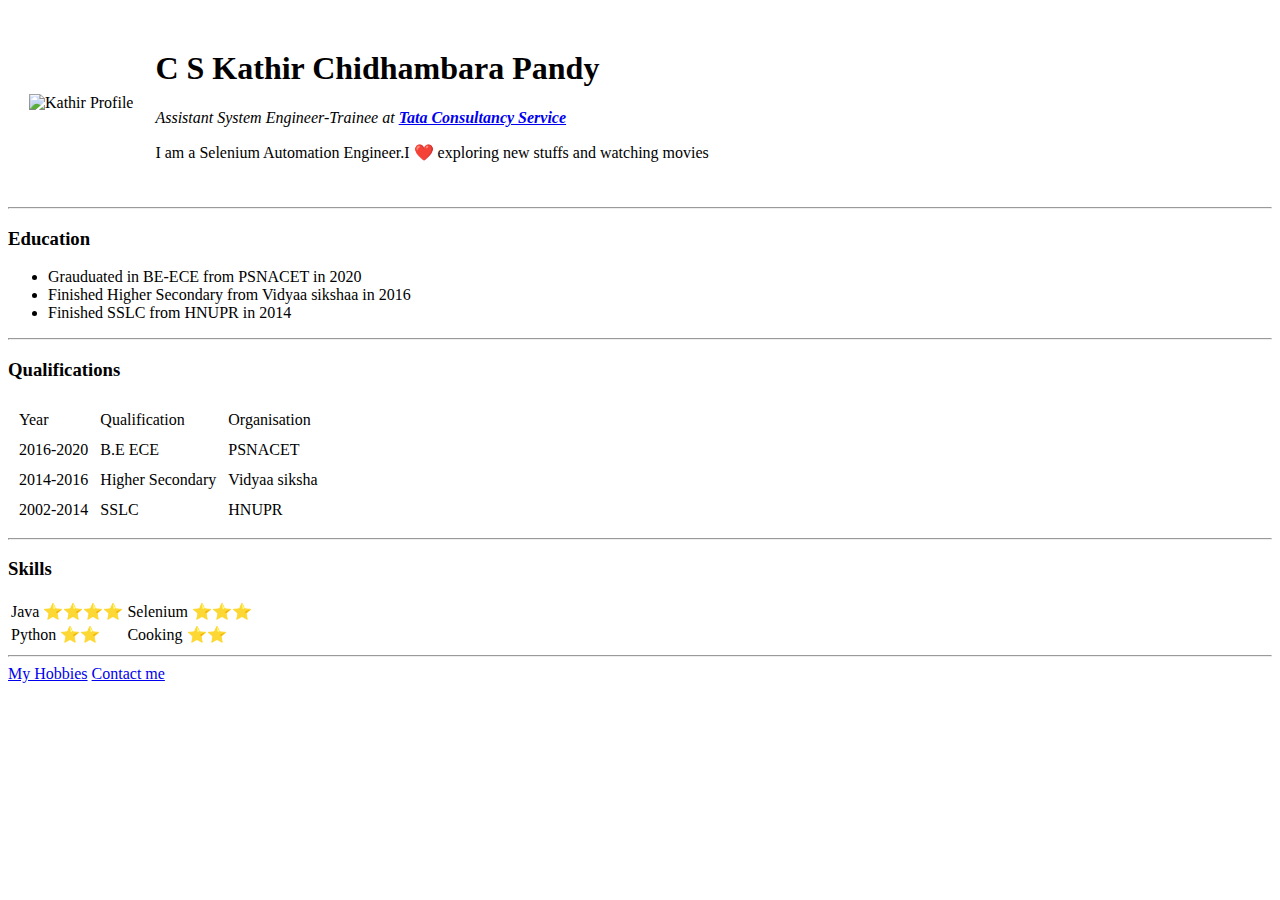
==== index.html @ 960a8301 "Add files via upload" ====
<!DOCTYPE html>
<html lang="en" dir="ltr">

<head>
  <meta charset="utf-8">
  <title>Kathir's Personal Site</title>
</head>

<body>
  <table cellspacing="20">
    <tr>
      <td><img src="C:\Users\91915\OneDrive\Desktop\Front end  tutorials\Web Development\html-Personal website\images\Kathir.png" alt="Kathir Profile" width="200" height="200"></td>
      <td>
        <h1>C S Kathir Chidhambara Pandy</h1>
        <p><em>Assistant System Engineer-Trainee at <strong><a href="https://www.tcs.com/" target="_blank">Tata Consultancy Service</a></strong></em></p>
       <p>I am a Selenium Automation Engineer.I ❤️ exploring new stuffs and watching movies</p>
      </td>
    </tr>
  </table>


  <hr>
  <h3>Education</h3>
  <ul>
    <li>Grauduated in BE-ECE from PSNACET in 2020</li>
    <li>Finished Higher Secondary from Vidyaa sikshaa in 2016</li>
    <li>Finished SSLC from HNUPR in 2014</li>
  </ul>
<hr>
<h3>Qualifications</h3>
  <table cellspacing="10">

    <thead>
      <tr>
        <td>Year</td>
        <td>Qualification</td>
        <td>Organisation</td>
      </tr>
    </thead>


    <tbody>
      <tr>
        <td>2016-2020</td>
        <td>B.E ECE</td>
        <td>PSNACET</td>
      </tr>

      <tr>
        <td>2014-2016</td>
        <td>Higher Secondary</td>
        <td>Vidyaa siksha</td>
      </tr>

      <td>2002-2014</td>
      <td>SSLC</td>
      <td>HNUPR</td>

    </tbody>
  </table>
  <hr>
<h3>Skills</h3>
<table>
  <tr>
    <td>Java ⭐⭐⭐⭐</td>
    <td>Selenium ⭐⭐⭐</td>
  </tr>
  <tr>
      <td>Python ⭐⭐</td>
      <td>Cooking ⭐⭐</td>
    </tr>

</table>
  <hr>
  <a href="hobbies.html">My Hobbies</a>
  <a href="Contact.html">Contact me</a>
</body>

</html>
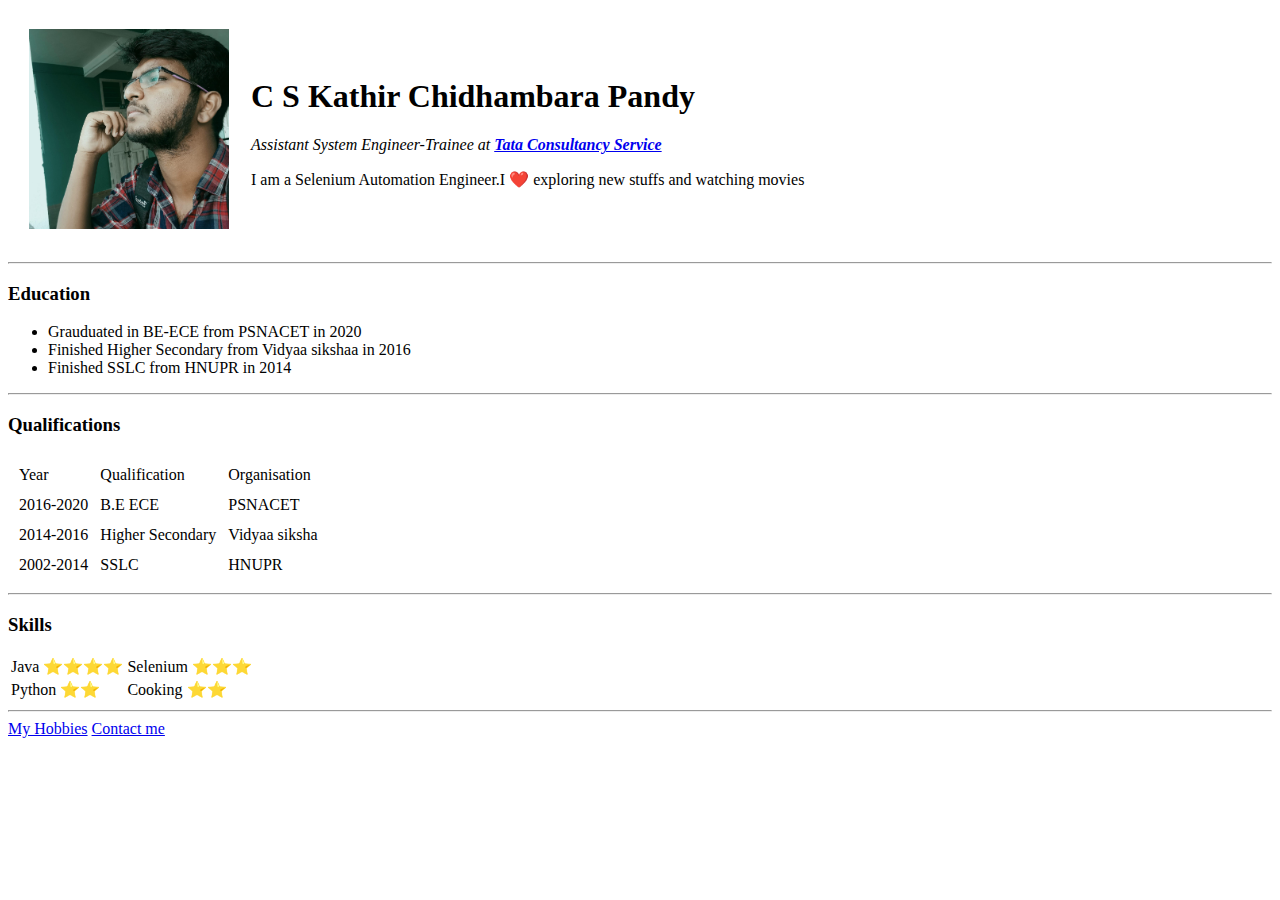
==== commit f1b11fae: "Update index.html" ====
--- a/index.html
+++ b/index.html
@@ -9,7 +9,7 @@
 <body>
   <table cellspacing="20">
     <tr>
-      <td><img src="C:\Users\91915\OneDrive\Desktop\Front end  tutorials\Web Development\html-Personal website\images\Kathir.png" alt="Kathir Profile" width="200" height="200"></td>
+      <td><img src="Kathir.png" alt="Kathir Profile" width="200" height="200"></td>
       <td>
         <h1>C S Kathir Chidhambara Pandy</h1>
         <p><em>Assistant System Engineer-Trainee at <strong><a href="https://www.tcs.com/" target="_blank">Tata Consultancy Service</a></strong></em></p>
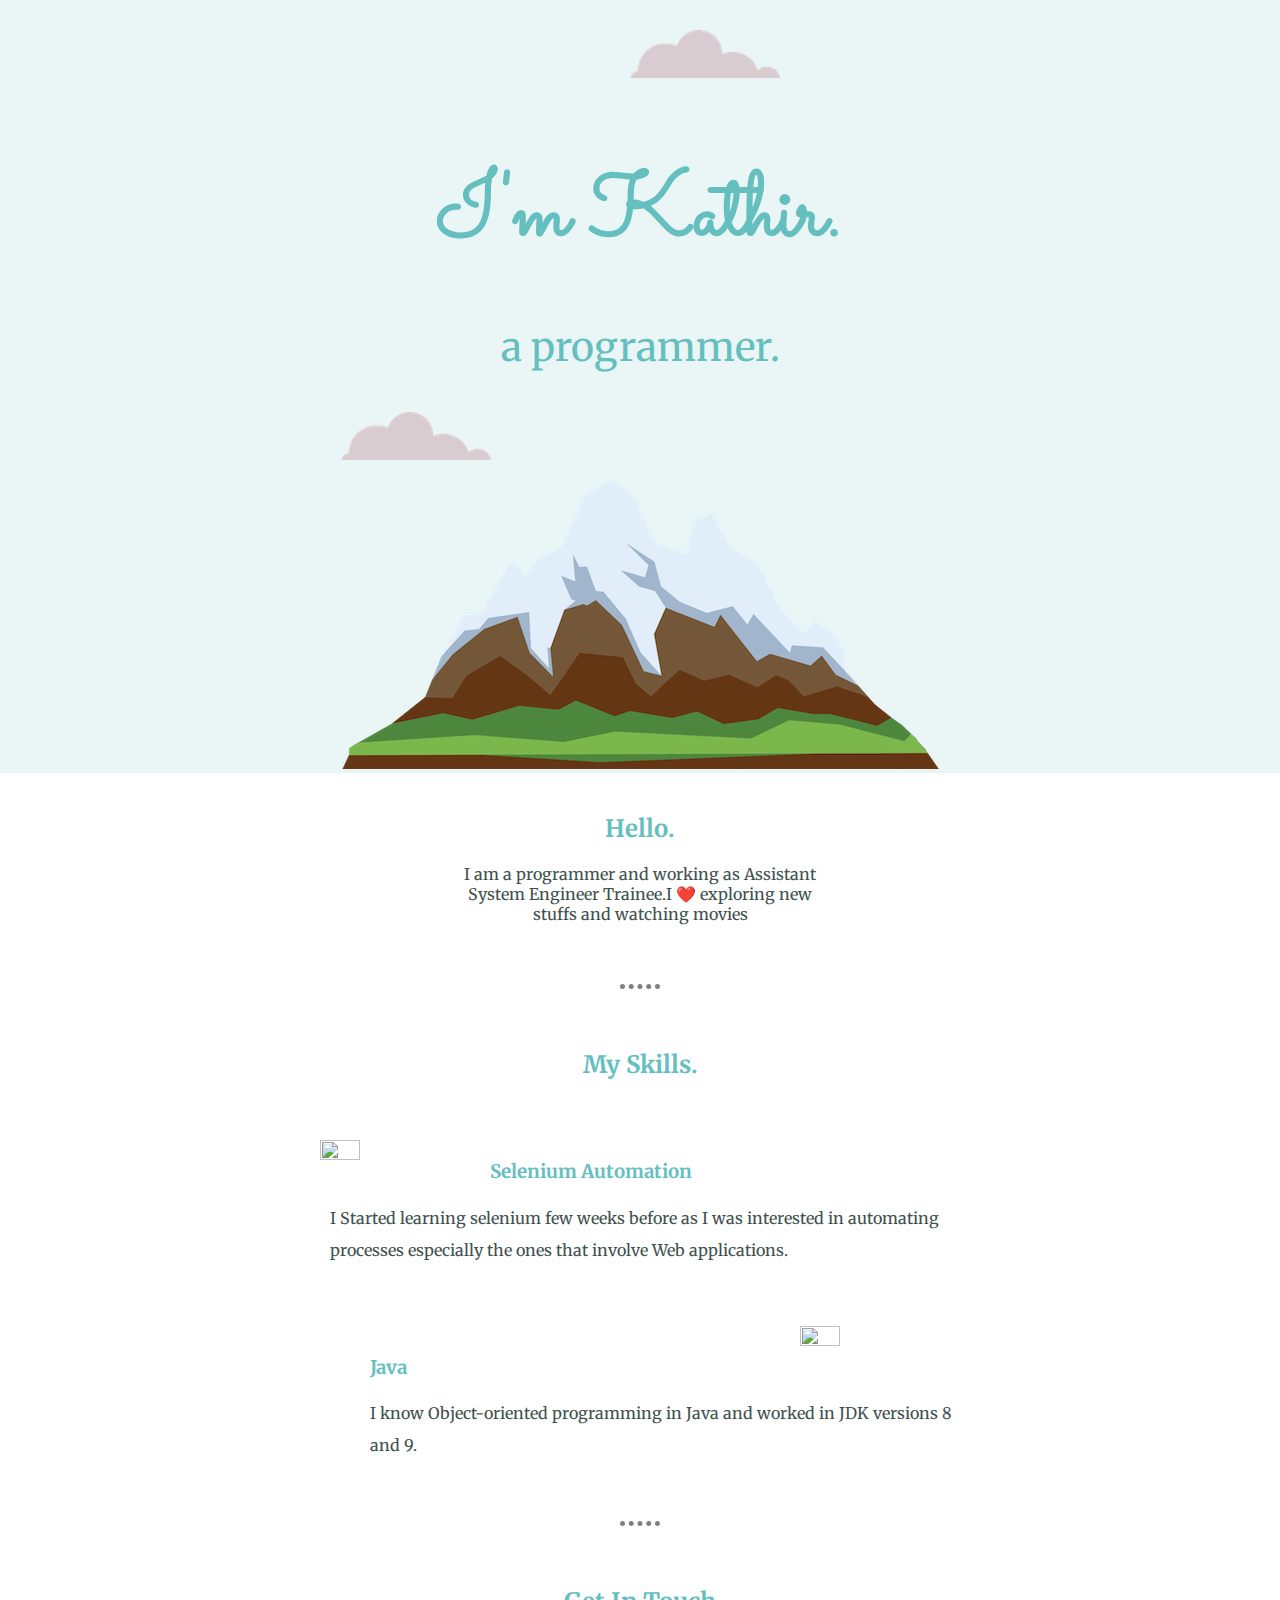
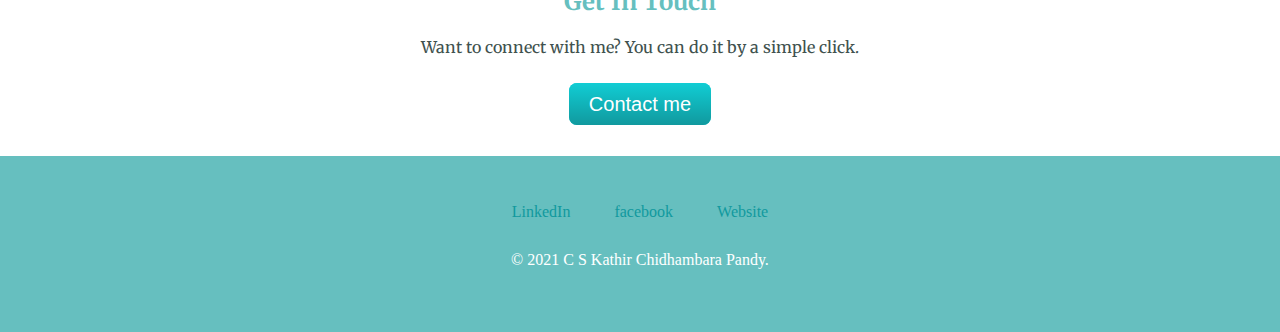
==== commit 6e814e21: "Add files via upload" ====
--- a/index.html
+++ b/index.html
@@ -1,79 +1,68 @@
 <!DOCTYPE html>
-<html lang="en" dir="ltr">
+<html lang="" dir="ltr">
 
 <head>
   <meta charset="utf-8">
-  <title>Kathir's Personal Site</title>
+  <link rel="shortcut icon" href="fav1.ico">
+  <title>Kathir's Personal site</title>
+  <link rel="stylesheet" href="stylesheet.css">
+
+  <link rel="preconnect" href="https://fonts.gstatic.com">
+  <link
+    href="https://fonts.googleapis.com/css2?family=Merriweather:ital,wght@0,300;0,400;0,700;0,900;1,300;1,400;1,700;1,900&family=Montserrat:ital,wght@0,100;0,200;0,300;0,400;0,500;0,600;0,700;0,800;0,900;1,100;1,200;1,300;1,400;1,500;1,600;1,700;1,800;1,900&family=Sacramento&display=swap"
+    rel="stylesheet">
 </head>
 
 <body>
-  <table cellspacing="20">
-    <tr>
-      <td><img src="Kathir.png" alt="Kathir Profile" width="200" height="200"></td>
-      <td>
-        <h1>C S Kathir Chidhambara Pandy</h1>
-        <p><em>Assistant System Engineer-Trainee at <strong><a href="https://www.tcs.com/" target="_blank">Tata Consultancy Service</a></strong></em></p>
-       <p>I am a Selenium Automation Engineer.I ❤️ exploring new stuffs and watching movies</p>
-      </td>
-    </tr>
-  </table>
+
+  <div class="topcontainer">
+    <img class="top-cloud" src="cloud.png" alt="cloud">
+    <h1 class="heading1">I'm Kathir.</h1>
 
 
-  <hr>
-  <h3>Education</h3>
-  <ul>
-    <li>Grauduated in BE-ECE from PSNACET in 2020</li>
-    <li>Finished Higher Secondary from Vidyaa sikshaa in 2016</li>
-    <li>Finished SSLC from HNUPR in 2014</li>
-  </ul>
-<hr>
-<h3>Qualifications</h3>
-  <table cellspacing="10">
+    <p class="pro">a programmer.</p>
+    <img class="bottom-cloud" src="cloud.png" alt="cloud">
+    <img class="mountain" src="mountain.png" alt="mountain">
+</div>
+    <div class="middle-container">
+      <div class="profile">
+        <img class="profileimg" src="https://www.flaticon.com/premium-icon/icons/svg/3006/3006876.svg" alt="">
+        <h2>Hello.</h2>
+        <p class="intro">I am a programmer and working as Assistant System Engineer Trainee.I ❤️ exploring new stuffs and watching movies</p>
+      </div>
+      <hr>
+      <div class="skills">
 
-    <thead>
-      <tr>
-        <td>Year</td>
-        <td>Qualification</td>
-        <td>Organisation</td>
-      </tr>
-    </thead>
+        <h2 id="myskills">My Skills.</h2>
+        <div class="skill-row">
+          <img id="seleniumimg" src="https://www.flaticon.com/svg/vstatic/svg/2103/2103800.svg?token=exp=1614919923~hmac=bbcf28803839cb7d1eea5b2886adfa83" alt="" >
+          <h3 class="seleniumskillrowhead">Selenium Automation</h3>
+          <p id="skillrowpara1" class="skillrowpara">I Started learning selenium few weeks before as I was interested in automating processes especially the ones that involve Web applications.</p>
+        </div>
+
+        <div class="skill-row">
+          <img id="javaimg" src="https://media.giphy.com/media/M9kgjEsLG6LMbYC9dl/giphy.gif" alt="">
+          <h3 class="javaskillrowhead">Java</h3>
+        <p id="skillrowpara2" class="skillrowpara">I know Object-oriented programming in Java and worked in JDK versions 8 and 9.</p>
+        </div>
+      </div>
+      <hr>
+      <div class="contact-me">
+        <h2>Get In Touch</h2>
+        <p>Want to connect with me? You can do it by a simple click.</p>
+        <a href="mailto:cskathir99@gmail.com" class="btn">Contact me</a>
+      </div>
+    </div>
+    <div class="bottom-container">
+
+      <a class="footer-link" href="https://www.linkedin.com/in/kathir-chidhambara-pandy-a9086319b?trk=public_profile_browsemap_profile-result-card_result-card_full-click&originalSubdomain=in">LinkedIn</a>
+      <a class="footer-link" href="https://www.facebook.com/kathir.csk.5">facebook</a>
+      <a class="footer-link" href="https://www.appbrewery.co/">Website</a>
+      <p style="color:white">© 2021 C S Kathir Chidhambara Pandy.</p>
+    </div>
 
 
-    <tbody>
-      <tr>
-        <td>2016-2020</td>
-        <td>B.E ECE</td>
-        <td>PSNACET</td>
-      </tr>
 
-      <tr>
-        <td>2014-2016</td>
-        <td>Higher Secondary</td>
-        <td>Vidyaa siksha</td>
-      </tr>
-
-      <td>2002-2014</td>
-      <td>SSLC</td>
-      <td>HNUPR</td>
-
-    </tbody>
-  </table>
-  <hr>
-<h3>Skills</h3>
-<table>
-  <tr>
-    <td>Java ⭐⭐⭐⭐</td>
-    <td>Selenium ⭐⭐⭐</td>
-  </tr>
-  <tr>
-      <td>Python ⭐⭐</td>
-      <td>Cooking ⭐⭐</td>
-    </tr>
-
-</table>
-  <hr>
-  <a href="hobbies.html">My Hobbies</a>
-  <a href="Contact.html">Contact me</a>
 </body>
 
 </html>
--- a/stylesheet.css
+++ b/stylesheet.css
@@ -0,0 +1,151 @@
+a{
+  text-decoration: none;
+margin: 20px;
+color: #11999E;
+}
+body{
+  margin: 0;
+  text-align: center;
+  color: #40514E;
+
+}
+.btn {
+  background: #11cdd4;
+  background-image: -webkit-linear-gradient(top, #11cdd4, #11999E);
+  background-image: -moz-linear-gradient(top, #11cdd4, #11999E);
+  background-image: -ms-linear-gradient(top, #11cdd4, #11999E);
+  background-image: -o-linear-gradient(top, #11cdd4, #11999E);
+  background-image: linear-gradient(to bottom, #11cdd4, #11999E);
+  -webkit-border-radius: 8;
+  -moz-border-radius: 8;
+  border-radius: 8px;
+  font-family: Arial;
+  color: #ffffff;
+  font-size: 20px;
+  padding: 10px 20px 10px 20px;
+  position: relative;
+top: 20px;
+  text-decoration: none;
+}
+
+.btn:hover {
+  background: #30e3cb;
+  background-image: -webkit-linear-gradient(top, #30e3cb, #2bc4ad);
+  background-image: -moz-linear-gradient(top, #30e3cb, #2bc4ad);
+  background-image: -ms-linear-gradient(top, #30e3cb, #2bc4ad);
+  background-image: -o-linear-gradient(top, #30e3cb, #2bc4ad);
+  background-image: linear-gradient(to bottom, #30e3cb, #2bc4ad);
+  text-decoration: none;
+}
+
+.bottom-cloud{
+  position: absolute;
+}
+.bottom-container{
+  background-color: #66BFBF;
+  padding: 40px;
+  line-height: 2;
+  margin-top: 60px;
+}
+.footer-link:hover{
+  color: red;
+}
+h1{
+    color: #66BFBF;
+}
+h2{
+    color: #66BFBF;
+}
+h3{
+    color: #66BFBF;
+}
+hr{
+  border-style: dotted;
+border-bottom-style: none;
+border-left-style: none;
+border-right-style: none;
+border-width: 5px;
+width: 40px;
+border-color: grey;
+margin:60px auto;
+}
+
+.heading1{
+  margin-top:50px;
+  margin-bottom: 0;
+  font-family: 'Sacramento', cursive;
+  font-size: 5.625rem;
+
+}
+.intro{
+  width: 30%;
+  margin: auto;
+}
+#javaimg{
+  height: 25%;
+  width: 25%;
+  float: right;
+
+}
+.javaskillrowhead{
+  padding-top: 30px;
+  margin-left: 50px;
+}
+
+.middle-container{
+  background-color: white;
+  font-family: 'Merriweather', serif;
+
+}
+#myskills{
+  margin-top: 20px;
+}
+.pro{
+  font-family: 'Merriweather', serif;
+  font-size: 2.5rem;
+  color: #66BFBF;
+  font-weight: normal;
+}
+.profileimg{
+  border-radius: 10px;
+ height: 200px;
+}
+.seleniumskillrowhead{
+  padding-top: 20px;
+}
+
+#seleniumimg{
+  height: 25%;
+  width: 25%;
+  float: left;
+  margin-right: 10px;
+}
+
+.skill-row{
+  width: 50%;
+  margin: 60px auto;
+  text-align: left;
+
+}
+
+#skillrowpara1{
+  line-height: 2;
+  margin-left: 10px;
+}
+#skillrowpara2{
+  line-height: 2;
+  margin-left: 50px;
+}
+
+.topcontainer{
+  background-color: #EAF6F6;
+  padding-top: 100px;
+
+}
+
+
+.top-cloud{
+  position: absolute;
+  top: 30px;
+    right: 500px;
+}
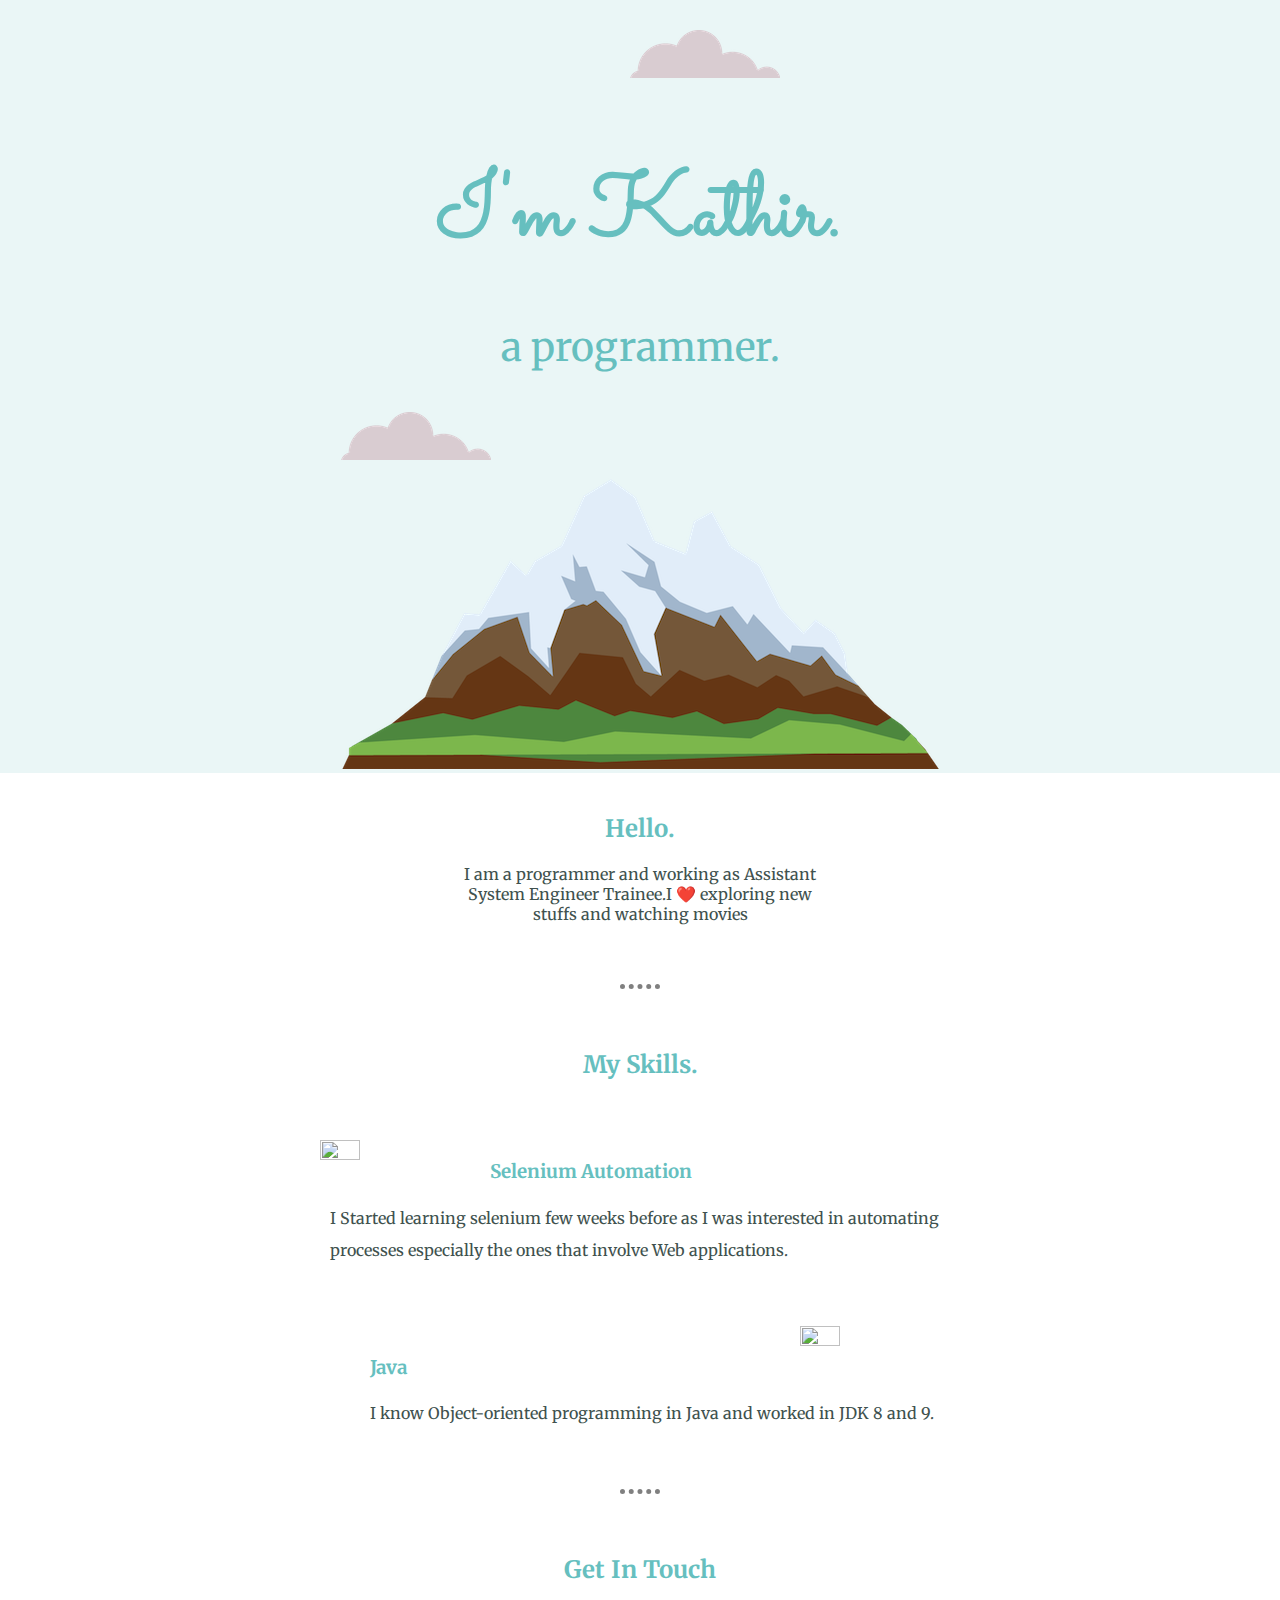
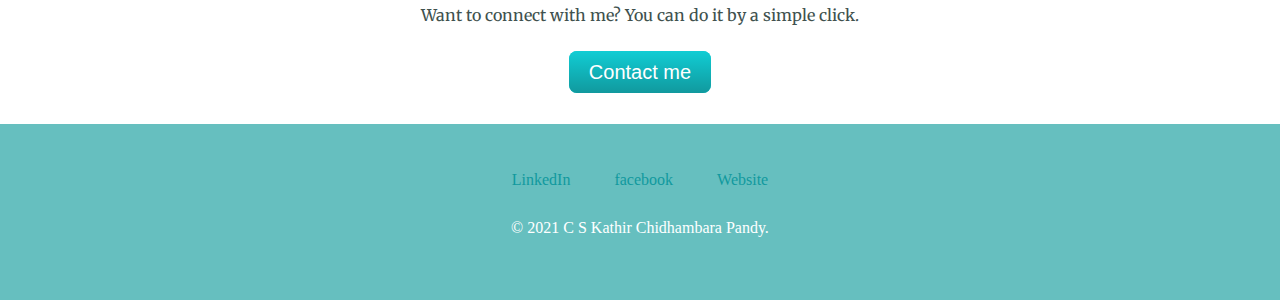
==== commit 68fe25dd: "Update index.html" ====
--- a/index.html
+++ b/index.html
@@ -35,7 +35,7 @@
 
         <h2 id="myskills">My Skills.</h2>
         <div class="skill-row">
-          <img id="seleniumimg" src="https://www.flaticon.com/svg/vstatic/svg/2103/2103800.svg?token=exp=1614919923~hmac=bbcf28803839cb7d1eea5b2886adfa83" alt="" >
+          <img id="seleniumimg" src="selenium.svg" alt="" >
           <h3 class="seleniumskillrowhead">Selenium Automation</h3>
           <p id="skillrowpara1" class="skillrowpara">I Started learning selenium few weeks before as I was interested in automating processes especially the ones that involve Web applications.</p>
         </div>
@@ -43,7 +43,7 @@
         <div class="skill-row">
           <img id="javaimg" src="https://media.giphy.com/media/M9kgjEsLG6LMbYC9dl/giphy.gif" alt="">
           <h3 class="javaskillrowhead">Java</h3>
-        <p id="skillrowpara2" class="skillrowpara">I know Object-oriented programming in Java and worked in JDK versions 8 and 9.</p>
+        <p id="skillrowpara2" class="skillrowpara">I know Object-oriented programming in Java and worked in JDK 8 and 9.</p>
         </div>
       </div>
       <hr>
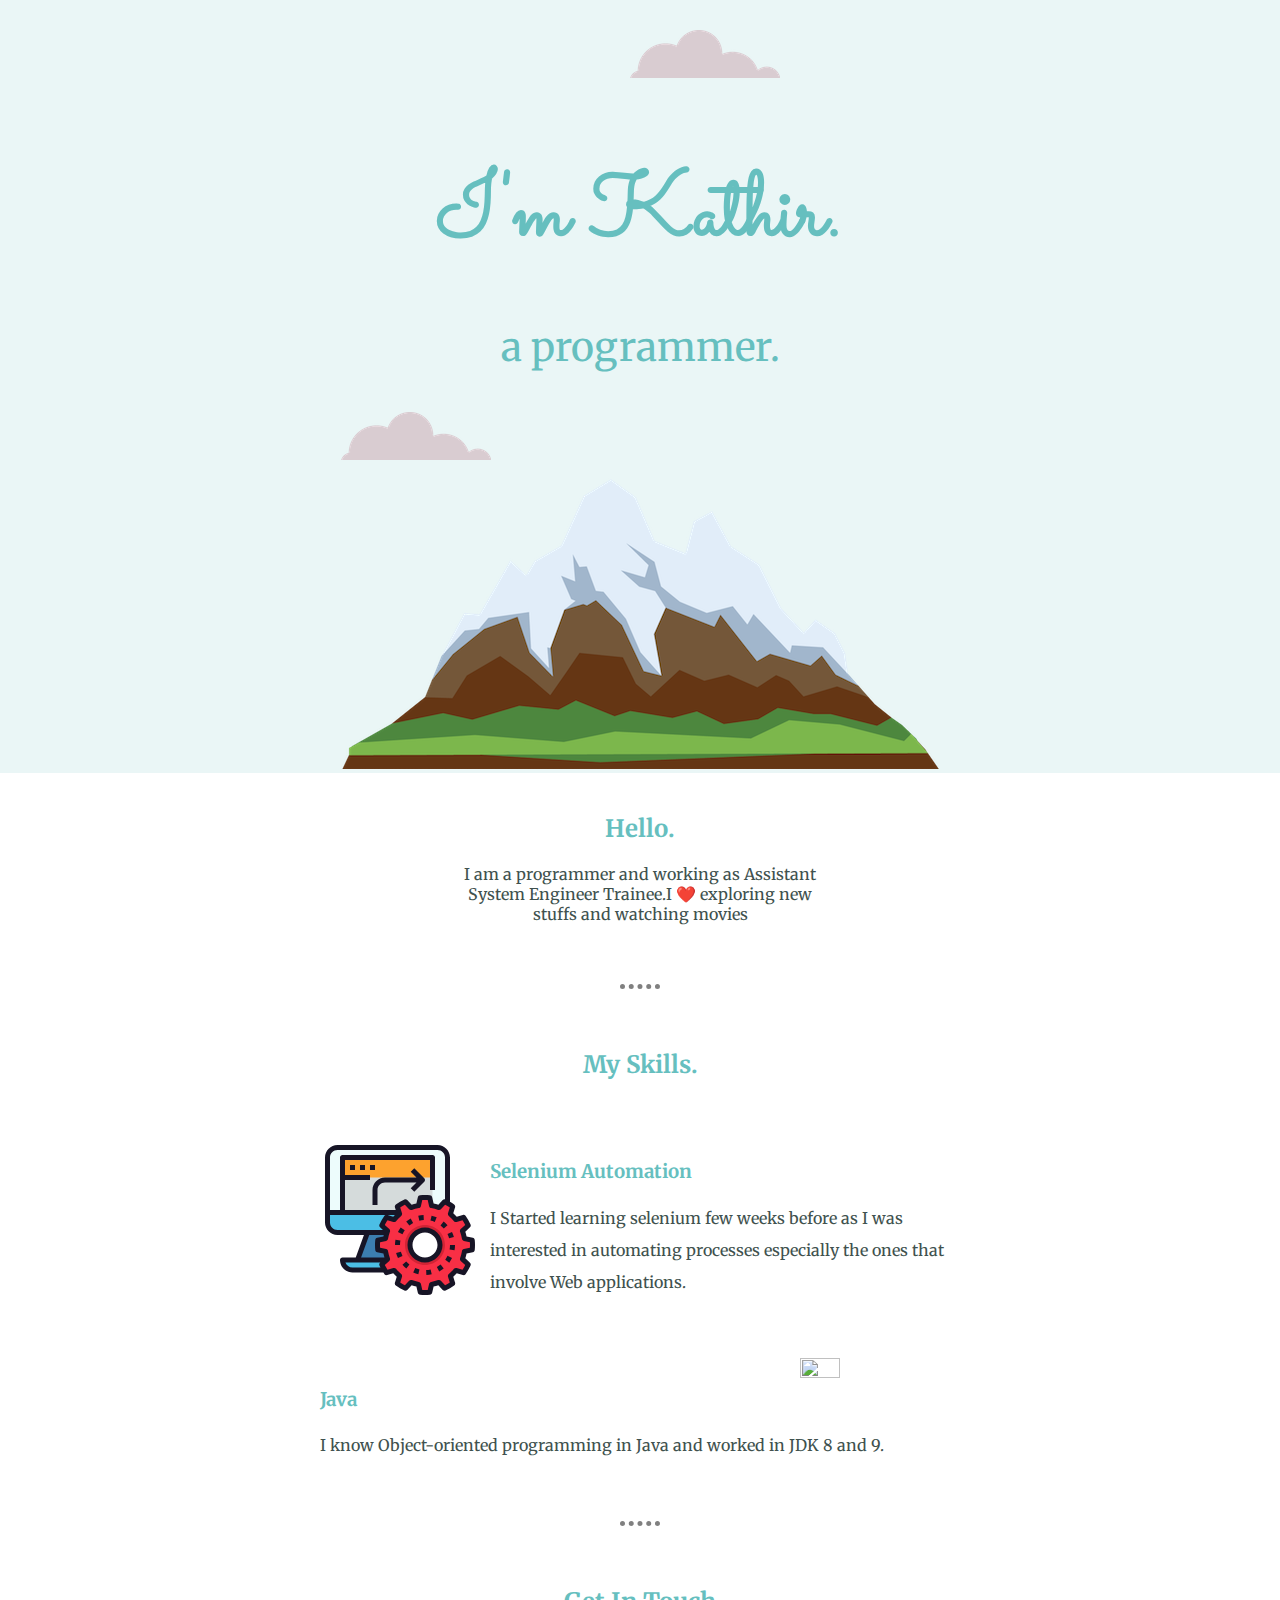
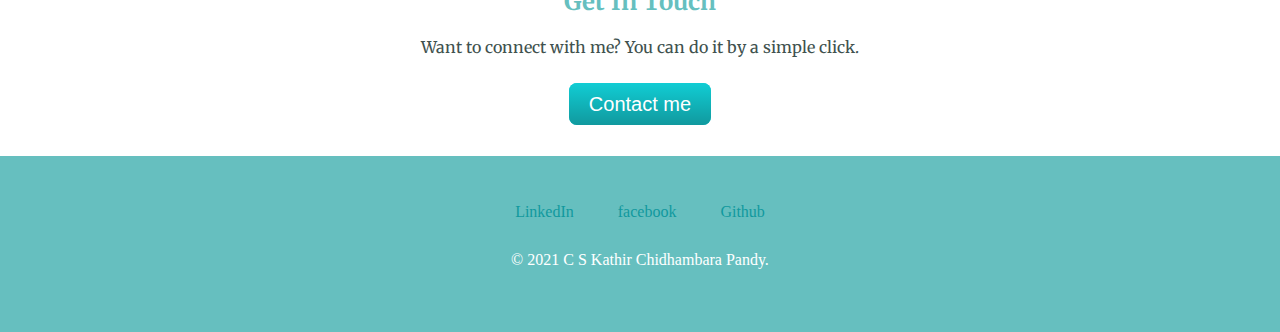
==== commit 6ca5bfb6: "Update index.html" ====
--- a/index.html
+++ b/index.html
@@ -55,9 +55,9 @@
     </div>
     <div class="bottom-container">
 
-      <a class="footer-link" href="https://www.linkedin.com/in/kathir-chidhambara-pandy-a9086319b?trk=public_profile_browsemap_profile-result-card_result-card_full-click&originalSubdomain=in">LinkedIn</a>
-      <a class="footer-link" href="https://www.facebook.com/kathir.csk.5">facebook</a>
-      <a class="footer-link" href="https://www.appbrewery.co/">Website</a>
+      <a class="footer-link" href="https://www.linkedin.com/in/kathir-chidhambara-pandy-a9086319b?trk=public_profile_browsemap_profile-result-card_result-card_full-click&originalSubdomain=in" target="_blank">LinkedIn</a>
+      <a class="footer-link" href="https://www.facebook.com/kathir.csk.5" target="_blank">facebook</a>
+      <a class="footer-link" href="https://github.com/Kathirchidhambaram" target="_blank">Github</a>
       <p style="color:white">© 2021 C S Kathir Chidhambara Pandy.</p>
     </div>
 
--- a/stylesheet.css
+++ b/stylesheet.css
@@ -21,10 +21,10 @@
   border-radius: 8px;
   font-family: Arial;
   color: #ffffff;
-  font-size: 20px;
-  padding: 10px 20px 10px 20px;
+  font-size: 1.25rem;
+  padding: 0.625rem 1.25rem;
   position: relative;
-top: 20px;
+top: 1.25rem;
   text-decoration: none;
 }
 
@@ -43,9 +43,12 @@
 }
 .bottom-container{
   background-color: #66BFBF;
-  padding: 40px;
+  padding: 2.5rem;
   line-height: 2;
-  margin-top: 60px;
+  margin-top:3.75rem;
+}
+.contact-me{
+  text-align: center;
 }
 .footer-link:hover{
   color: red;
@@ -89,7 +92,7 @@
 }
 .javaskillrowhead{
   padding-top: 30px;
-  margin-left: 50px;
+margin-left: 0;
 }
 
 .middle-container{
@@ -134,7 +137,7 @@
 }
 #skillrowpara2{
   line-height: 2;
-  margin-left: 50px;
+  margin-left: 0px;
 }
 
 .topcontainer{
